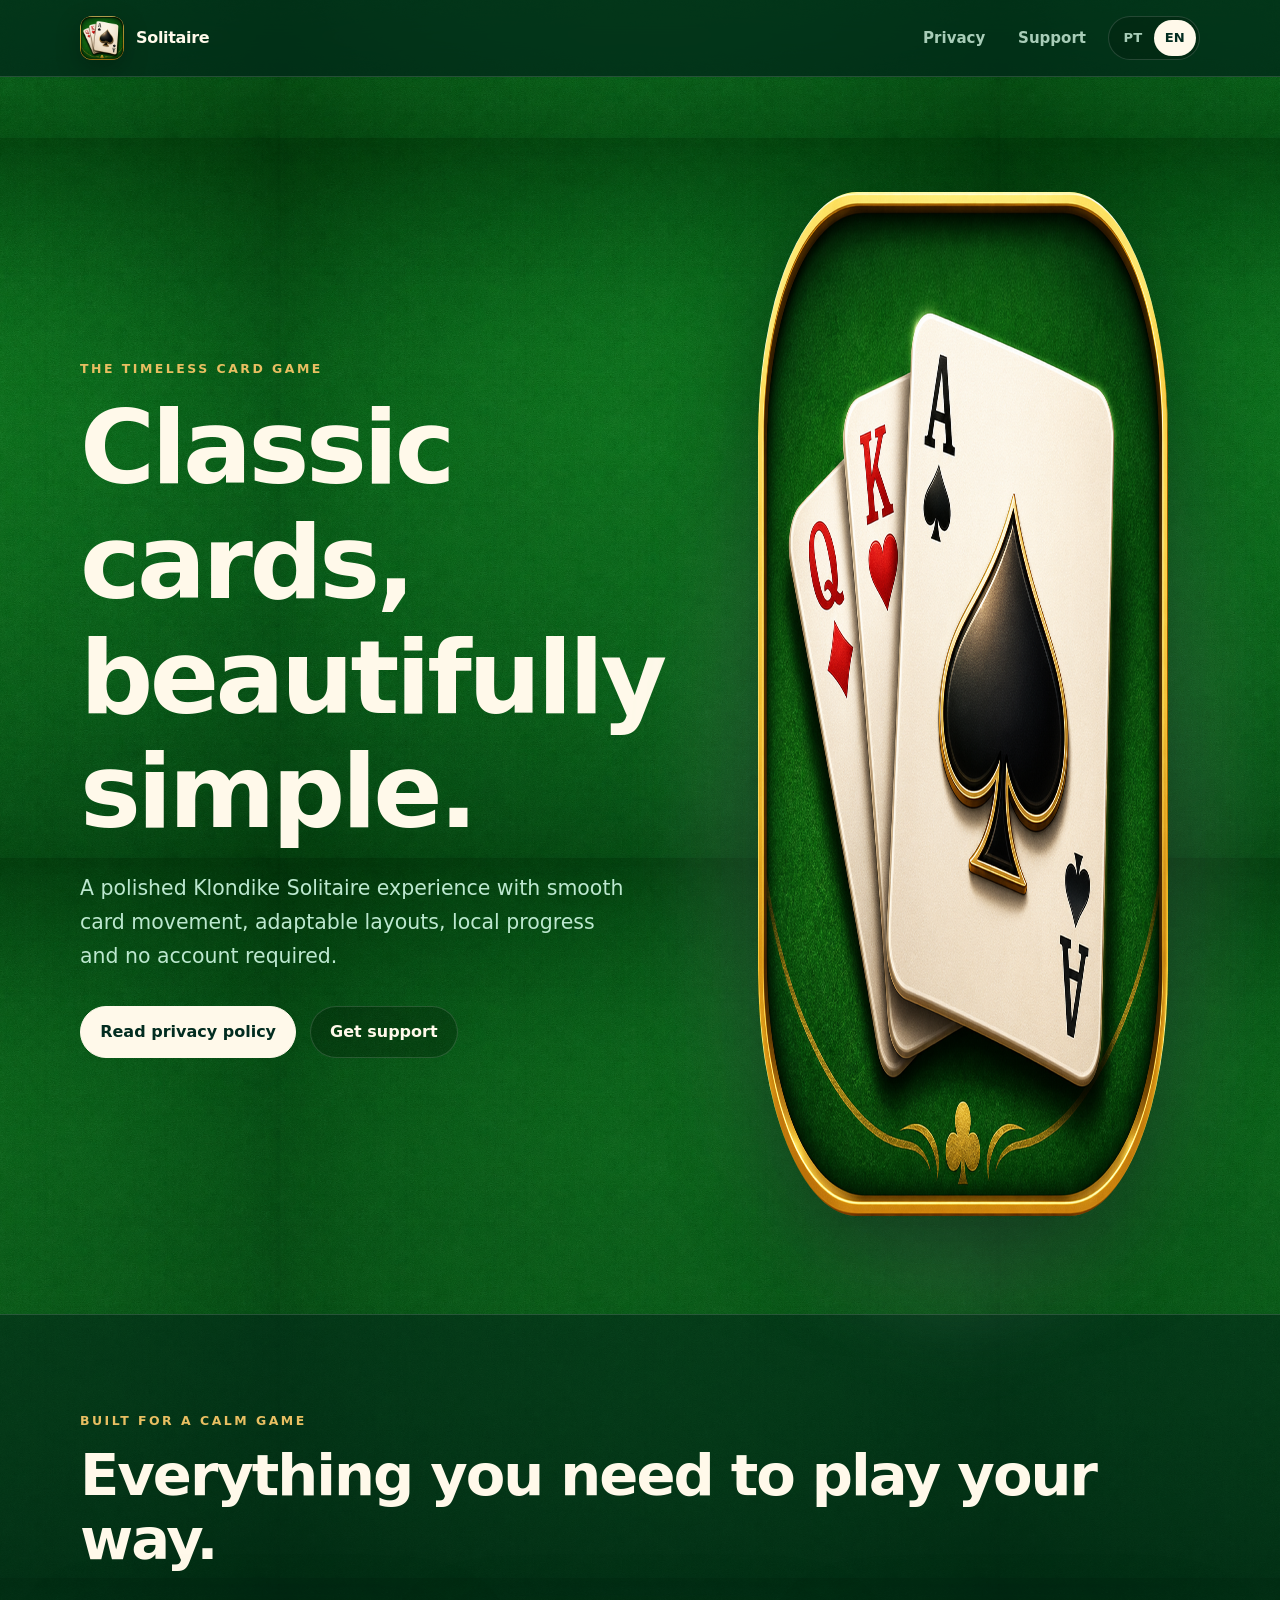
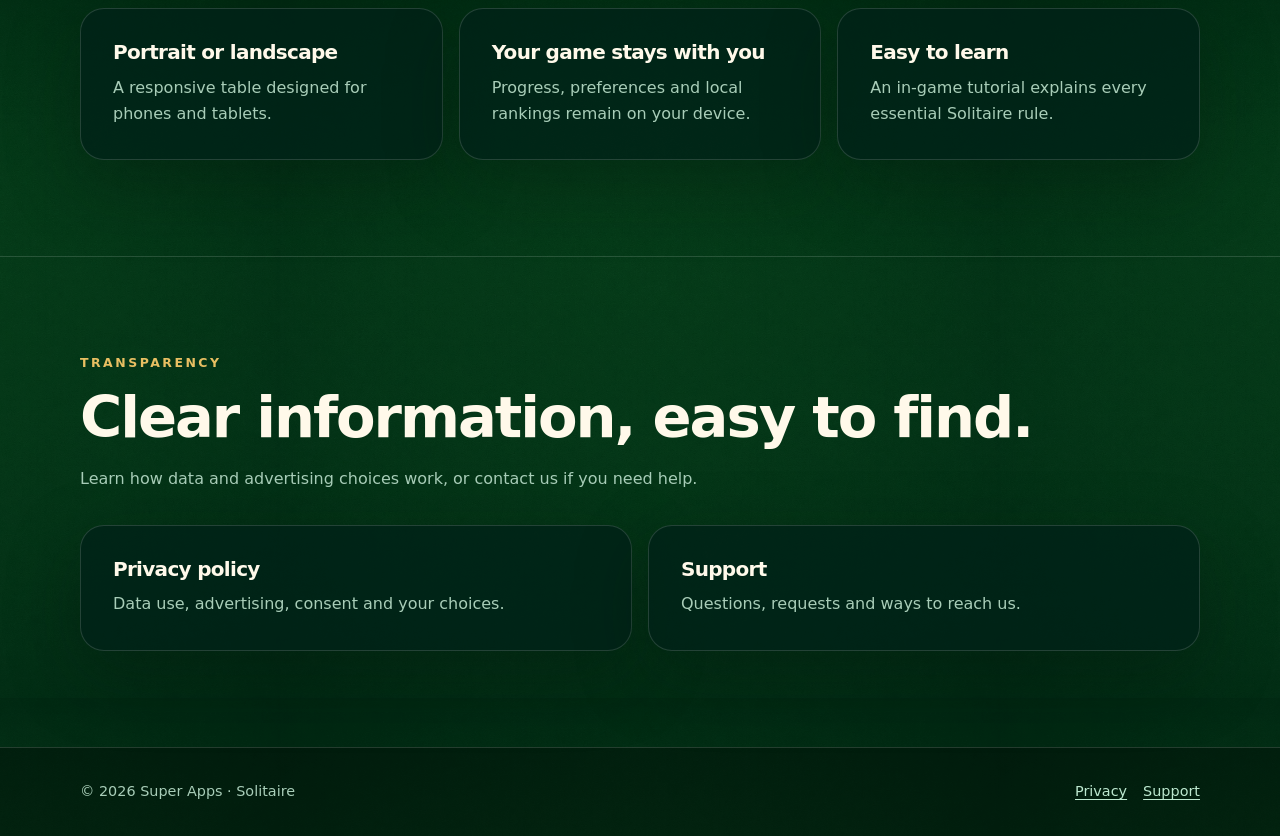
==== index.html @ 6bb8185d "init project" ====
<!doctype html>
<html lang="en" data-title-en="Solitaire — Classic cards, beautifully simple" data-title-pt="Solitaire — Cartas clássicas, simplesmente bonitas">
  <head>
    <meta charset="utf-8" />
    <meta name="viewport" content="width=device-width, initial-scale=1" />
    <meta name="theme-color" content="#063f2b" />
    <meta name="description" content="A calm, elegant classic Solitaire experience for Android and iOS." />
    <meta property="og:type" content="website" />
    <meta property="og:title" content="Solitaire" />
    <meta property="og:description" content="Classic cards, beautifully simple." />
    <meta property="og:image" content="https://joaovitorcf97.github.io/solitaire-game/assets/og.png" />
    <meta property="og:url" content="https://joaovitorcf97.github.io/solitaire-game/" />
    <meta name="twitter:card" content="summary_large_image" />
    <link rel="canonical" href="https://joaovitorcf97.github.io/solitaire-game/" />
    <link rel="icon" href="assets/app-icon.png" />
    <link rel="stylesheet" href="styles.css" />
    <title>Solitaire — Classic cards, beautifully simple</title>
  </head>
  <body>
    <a class="skip-link" href="#main">Skip to content</a>
    <header class="site-header">
      <nav class="nav" aria-label="Main navigation">
        <a class="brand" href="./">
          <img src="assets/app-icon.png" alt="" width="44" height="44" />
          <span>Solitaire</span>
        </a>
        <div class="nav-actions">
          <div class="nav-links">
            <a href="privacy/" data-lang="en">Privacy</a>
            <a href="privacy/" data-lang="pt">Privacidade</a>
            <a href="support/" data-lang="en">Support</a>
            <a href="support/" data-lang="pt">Suporte</a>
          </div>
          <div class="language-switch" aria-label="Language">
            <button type="button" data-language-button="pt" aria-pressed="false">PT</button>
            <button type="button" data-language-button="en" aria-pressed="true">EN</button>
          </div>
        </div>
      </nav>
    </header>

    <main id="main">
      <section class="hero">
        <div>
          <p class="eyebrow" data-lang="en">The timeless card game</p>
          <p class="eyebrow" data-lang="pt">O clássico jogo de cartas</p>
          <h1 data-lang="en">Classic cards, beautifully simple.</h1>
          <h1 data-lang="pt">Cartas clássicas, simplesmente bonitas.</h1>
          <p class="hero-copy" data-lang="en">
            A polished Klondike Solitaire experience with smooth card movement,
            adaptable layouts, local progress and no account required.
          </p>
          <p class="hero-copy" data-lang="pt">
            Uma experiência refinada de Paciência Klondike, com movimentos suaves,
            layout adaptável, progresso local e sem necessidade de conta.
          </p>
          <div class="hero-actions">
            <a class="button primary" href="privacy/" data-lang="en">Read privacy policy</a>
            <a class="button primary" href="privacy/" data-lang="pt">Ler política de privacidade</a>
            <a class="button" href="support/" data-lang="en">Get support</a>
            <a class="button" href="support/" data-lang="pt">Obter suporte</a>
          </div>
        </div>
        <div class="app-art" aria-hidden="true">
          <img src="assets/app-icon.png" alt="" width="1024" height="1024" />
        </div>
      </section>

      <section class="section" aria-labelledby="features-title">
        <div class="section-inner">
          <p class="eyebrow" data-lang="en">Built for a calm game</p>
          <p class="eyebrow" data-lang="pt">Feito para uma partida tranquila</p>
          <h2 id="features-title" data-lang="en">Everything you need to play your way.</h2>
          <h2 data-lang="pt">Tudo o que você precisa para jogar do seu jeito.</h2>
          <div class="feature-grid">
            <article class="feature-card">
              <h3 data-lang="en">Portrait or landscape</h3>
              <h3 data-lang="pt">Vertical ou horizontal</h3>
              <p data-lang="en">A responsive table designed for phones and tablets.</p>
              <p data-lang="pt">Uma mesa responsiva pensada para celulares e tablets.</p>
            </article>
            <article class="feature-card">
              <h3 data-lang="en">Your game stays with you</h3>
              <h3 data-lang="pt">Sua partida fica com você</h3>
              <p data-lang="en">Progress, preferences and local rankings remain on your device.</p>
              <p data-lang="pt">Progresso, preferências e ranking local permanecem no seu dispositivo.</p>
            </article>
            <article class="feature-card">
              <h3 data-lang="en">Easy to learn</h3>
              <h3 data-lang="pt">Fácil de aprender</h3>
              <p data-lang="en">An in-game tutorial explains every essential Solitaire rule.</p>
              <p data-lang="pt">Um tutorial dentro do jogo explica todas as regras essenciais.</p>
            </article>
          </div>
        </div>
      </section>

      <section class="section" aria-labelledby="legal-title">
        <div class="section-inner">
          <p class="eyebrow" data-lang="en">Transparency</p>
          <p class="eyebrow" data-lang="pt">Transparência</p>
          <h2 id="legal-title" data-lang="en">Clear information, easy to find.</h2>
          <h2 data-lang="pt">Informações claras e fáceis de encontrar.</h2>
          <p class="section-intro" data-lang="en">
            Learn how data and advertising choices work, or contact us if you need help.
          </p>
          <p class="section-intro" data-lang="pt">
            Entenda como funcionam os dados e as escolhas de anúncios ou entre em contato se precisar de ajuda.
          </p>
          <div class="link-grid" style="margin-top: 2rem">
            <a class="link-card" href="privacy/">
              <h3 data-lang="en">Privacy policy</h3>
              <h3 data-lang="pt">Política de privacidade</h3>
              <p data-lang="en">Data use, advertising, consent and your choices.</p>
              <p data-lang="pt">Uso de dados, anúncios, consentimento e suas escolhas.</p>
            </a>
            <a class="link-card" href="support/">
              <h3 data-lang="en">Support</h3>
              <h3 data-lang="pt">Suporte</h3>
              <p data-lang="en">Questions, requests and ways to reach us.</p>
              <p data-lang="pt">Dúvidas, solicitações e formas de falar conosco.</p>
            </a>
          </div>
        </div>
      </section>
    </main>

    <footer class="site-footer">
      <div class="footer-inner">
        <span>© <span data-year></span> Super Apps · Solitaire</span>
        <div class="footer-links">
          <a href="privacy/" data-lang="en">Privacy</a>
          <a href="privacy/" data-lang="pt">Privacidade</a>
          <a href="support/" data-lang="en">Support</a>
          <a href="support/" data-lang="pt">Suporte</a>
        </div>
      </div>
    </footer>
    <script src="site.js"></script>
  </body>
</html>
---- styles.css ----
:root {
  color-scheme: dark;
  --felt: #0b633c;
  --felt-deep: #053d2a;
  --felt-dark: #022c20;
  --gold: #e8bf62;
  --cream: #fff9ea;
  --mint: #bce8cf;
  --muted: #a8cdb8;
  --line: rgba(255, 255, 255, 0.14);
  --panel: rgba(1, 34, 24, 0.76);
  --shadow: 0 24px 70px rgba(0, 20, 13, 0.34);
}

* {
  box-sizing: border-box;
}

html {
  scroll-behavior: smooth;
}

body {
  min-height: 100vh;
  margin: 0;
  color: var(--cream);
  font-family: Inter, ui-sans-serif, system-ui, -apple-system, BlinkMacSystemFont, "Segoe UI", sans-serif;
  line-height: 1.65;
  background:
    linear-gradient(180deg, rgba(0, 39, 27, 0.26), rgba(0, 20, 13, 0.56)),
    url("assets/felt-emerald-classic.png") center / 720px repeat,
    var(--felt-deep);
}

body.inner-page {
  background:
    linear-gradient(180deg, rgba(0, 30, 21, 0.76), rgba(0, 20, 13, 0.92)),
    url("assets/felt-emerald-classic.png") center / 720px repeat,
    var(--felt-deep);
}

a {
  color: var(--mint);
  text-underline-offset: 0.18em;
}

a:hover {
  color: #fff;
}

button,
a {
  -webkit-tap-highlight-color: transparent;
}

.skip-link {
  position: absolute;
  left: 1rem;
  top: -5rem;
  z-index: 20;
  padding: 0.75rem 1rem;
  color: var(--felt-dark);
  background: var(--cream);
  border-radius: 0.75rem;
}

.skip-link:focus {
  top: 1rem;
}

.site-header {
  position: relative;
  z-index: 5;
  border-bottom: 1px solid var(--line);
  background: rgba(0, 36, 25, 0.72);
  backdrop-filter: blur(18px);
}

.nav {
  width: min(1120px, calc(100% - 2rem));
  min-height: 76px;
  margin: 0 auto;
  display: flex;
  align-items: center;
  justify-content: space-between;
  gap: 1.5rem;
}

.brand {
  display: inline-flex;
  align-items: center;
  gap: 0.75rem;
  color: var(--cream);
  text-decoration: none;
  font-weight: 800;
  letter-spacing: -0.02em;
}

.brand img {
  width: 44px;
  height: 44px;
  border-radius: 12px;
  box-shadow: 0 8px 24px rgba(0, 0, 0, 0.25);
}

.nav-actions,
.nav-links {
  display: flex;
  align-items: center;
  gap: 0.65rem;
}

.nav-links a {
  padding: 0.5rem 0.7rem;
  color: var(--muted);
  text-decoration: none;
  font-size: 0.94rem;
  font-weight: 700;
}

.nav-links a:hover,
.nav-links a[aria-current="page"] {
  color: var(--cream);
}

.language-switch {
  display: inline-flex;
  padding: 0.2rem;
  border: 1px solid var(--line);
  border-radius: 999px;
  background: rgba(0, 0, 0, 0.18);
}

.language-switch button {
  min-width: 42px;
  padding: 0.42rem 0.65rem;
  border: 0;
  border-radius: 999px;
  color: var(--muted);
  background: transparent;
  cursor: pointer;
  font: inherit;
  font-size: 0.82rem;
  font-weight: 800;
}

.language-switch button[aria-pressed="true"] {
  color: var(--felt-dark);
  background: var(--cream);
}

.hero {
  width: min(1120px, calc(100% - 2rem));
  margin: 0 auto;
  padding: clamp(4rem, 9vw, 7.5rem) 0 clamp(3rem, 7vw, 6rem);
  display: grid;
  grid-template-columns: minmax(0, 1.08fr) minmax(280px, 0.92fr);
  align-items: center;
  gap: clamp(2.5rem, 7vw, 6rem);
}

.eyebrow {
  margin: 0 0 0.75rem;
  color: var(--gold);
  font-size: 0.78rem;
  font-weight: 900;
  letter-spacing: 0.2em;
  text-transform: uppercase;
}

h1,
h2,
h3 {
  line-height: 1.12;
  letter-spacing: -0.035em;
}

h1 {
  max-width: 780px;
  margin: 0;
  font-size: clamp(3rem, 8vw, 6.7rem);
}

.hero-copy {
  max-width: 640px;
  margin: 1.4rem 0 0;
  color: var(--mint);
  font-size: clamp(1.05rem, 2vw, 1.28rem);
}

.hero-actions {
  margin-top: 2rem;
  display: flex;
  flex-wrap: wrap;
  gap: 0.85rem;
}

.button {
  display: inline-flex;
  min-height: 50px;
  align-items: center;
  justify-content: center;
  padding: 0.75rem 1.2rem;
  border: 1px solid var(--line);
  border-radius: 999px;
  color: var(--cream);
  background: rgba(0, 0, 0, 0.22);
  text-decoration: none;
  font-weight: 800;
}

.button.primary {
  color: var(--felt-dark);
  background: var(--cream);
  border-color: var(--cream);
}

.app-art {
  position: relative;
  justify-self: center;
}

.app-art::before {
  content: "";
  position: absolute;
  inset: 12% -12% -8%;
  border-radius: 50%;
  background: rgba(208, 255, 222, 0.14);
  filter: blur(50px);
}

.app-art img {
  position: relative;
  width: min(410px, 82vw);
  border-radius: 24%;
  box-shadow: 0 36px 90px rgba(0, 15, 10, 0.52);
}

.section {
  padding: clamp(3.5rem, 8vw, 6rem) 0;
  border-top: 1px solid var(--line);
  background: rgba(0, 35, 24, 0.54);
}

.section-inner {
  width: min(1120px, calc(100% - 2rem));
  margin: 0 auto;
}

.section h2 {
  margin: 0;
  font-size: clamp(2rem, 5vw, 3.6rem);
}

.section-intro {
  max-width: 700px;
  margin: 1rem 0 0;
  color: var(--muted);
}

.feature-grid {
  margin-top: 2.2rem;
  display: grid;
  grid-template-columns: repeat(3, minmax(0, 1fr));
  gap: 1rem;
}

.feature-card,
.link-card {
  padding: clamp(1.25rem, 3vw, 2rem);
  border: 1px solid var(--line);
  border-radius: 1.5rem;
  background: var(--panel);
  box-shadow: var(--shadow);
}

.feature-card h3,
.link-card h3 {
  margin: 0;
  font-size: 1.25rem;
}

.feature-card p,
.link-card p {
  margin: 0.7rem 0 0;
  color: var(--muted);
}

.link-grid {
  display: grid;
  grid-template-columns: repeat(2, minmax(0, 1fr));
  gap: 1rem;
}

.link-card {
  color: var(--cream);
  text-decoration: none;
  transition: transform 160ms ease, border-color 160ms ease;
}

.link-card:hover {
  color: var(--cream);
  border-color: rgba(255, 255, 255, 0.32);
  transform: translateY(-3px);
}

.page-shell {
  width: min(920px, calc(100% - 2rem));
  margin: 0 auto;
  padding: clamp(3.5rem, 8vw, 6.5rem) 0;
}

.page-title {
  margin: 0;
  font-size: clamp(2.5rem, 7vw, 5.2rem);
}

.page-summary {
  max-width: 760px;
  margin: 1.25rem 0 0;
  color: var(--mint);
  font-size: 1.08rem;
}

.document {
  margin-top: 2.5rem;
  padding: clamp(1.4rem, 5vw, 3.4rem);
  color: #1a2a23;
  background: #fffdf6;
  border: 1px solid rgba(255, 255, 255, 0.7);
  border-radius: 1.5rem;
  box-shadow: var(--shadow);
}

.document h2 {
  margin: 2.4rem 0 0.7rem;
  color: #0b4c34;
  font-size: clamp(1.35rem, 3vw, 1.75rem);
}

.document h2:first-child {
  margin-top: 0;
}

.document p,
.document li {
  color: #34473f;
}

.document a {
  color: #09643f;
  font-weight: 700;
}

.document .notice {
  padding: 1rem 1.1rem;
  border-left: 4px solid #1f8c5b;
  border-radius: 0.65rem;
  background: #eaf7ef;
}

.updated {
  margin-top: 1.2rem;
  color: var(--muted);
  font-size: 0.9rem;
}

.site-footer {
  padding: 2rem 0;
  border-top: 1px solid var(--line);
  background: rgba(0, 20, 14, 0.7);
}

.footer-inner {
  width: min(1120px, calc(100% - 2rem));
  margin: 0 auto;
  display: flex;
  justify-content: space-between;
  gap: 1rem;
  color: var(--muted);
  font-size: 0.9rem;
}

.footer-links {
  display: flex;
  flex-wrap: wrap;
  gap: 1rem;
}

.footer-links a {
  color: var(--mint);
}

[hidden] {
  display: none !important;
}

@media (max-width: 760px) {
  .nav {
    min-height: 68px;
  }

  .nav-links {
    display: none;
  }

  .hero {
    grid-template-columns: 1fr;
    text-align: center;
  }

  .hero-copy {
    margin-inline: auto;
  }

  .hero-actions {
    justify-content: center;
  }

  .app-art {
    grid-row: 1;
  }

  .app-art img {
    width: min(260px, 68vw);
  }

  .feature-grid,
  .link-grid {
    grid-template-columns: 1fr;
  }

  .footer-inner {
    flex-direction: column;
  }
}

@media (prefers-reduced-motion: reduce) {
  *,
  *::before,
  *::after {
    scroll-behavior: auto !important;
    transition: none !important;
  }
}
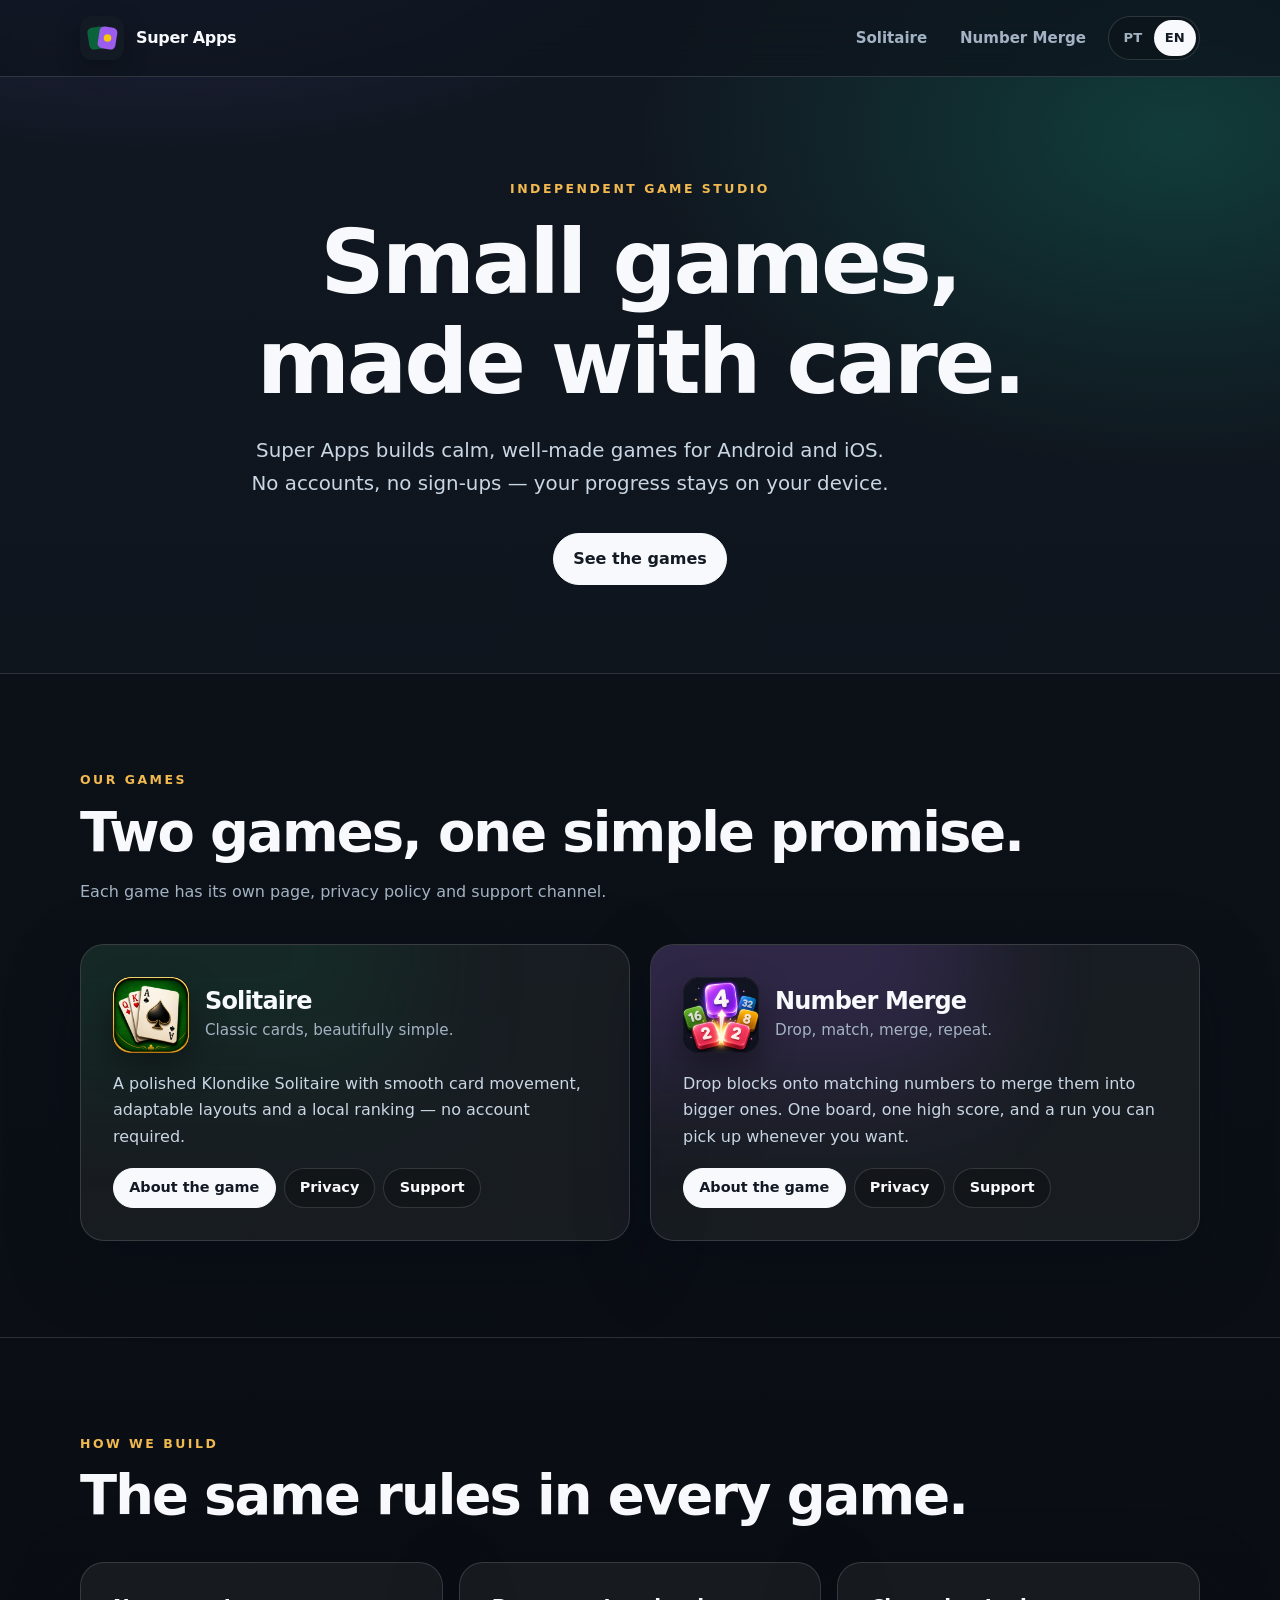
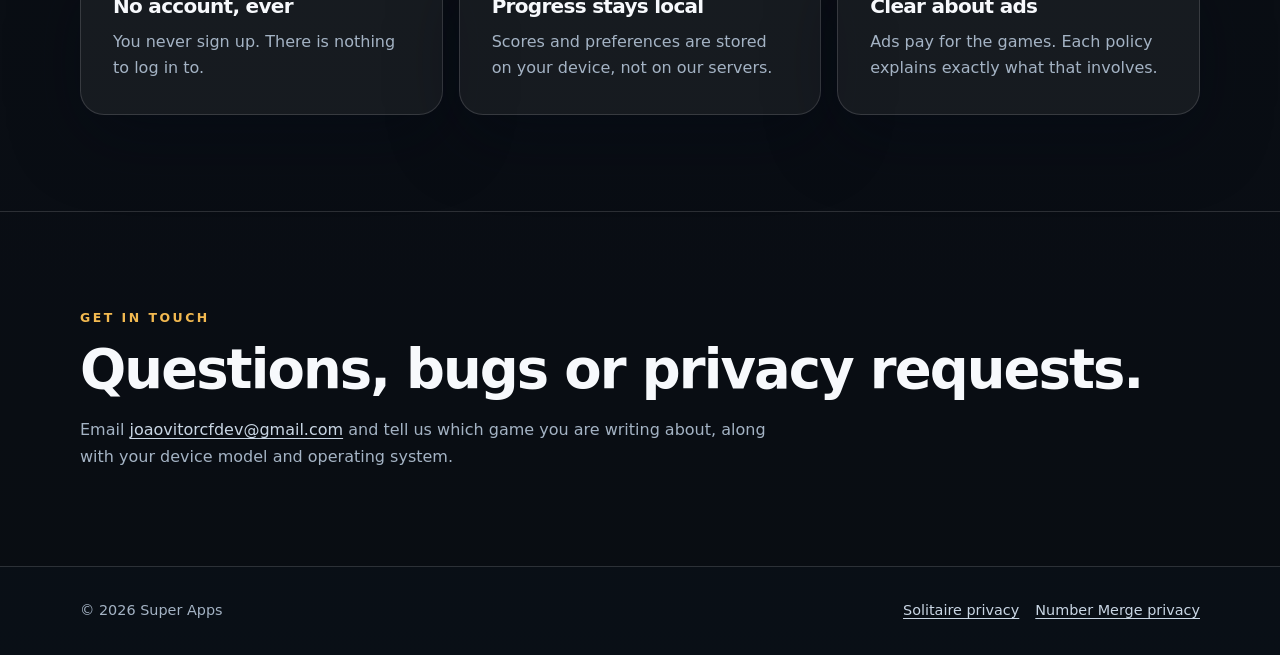
==== commit 4a7dc44b: "add Number merge" ====
--- a/index.html
+++ b/index.html
@@ -1,35 +1,32 @@
 <!doctype html>
-<html lang="en" data-title-en="Solitaire — Classic cards, beautifully simple" data-title-pt="Solitaire — Cartas clássicas, simplesmente bonitas">
+<html lang="en" data-title-en="Super Apps — Calm, well-made mobile games" data-title-pt="Super Apps — Jogos mobile calmos e bem feitos">
   <head>
     <meta charset="utf-8" />
     <meta name="viewport" content="width=device-width, initial-scale=1" />
-    <meta name="theme-color" content="#063f2b" />
-    <meta name="description" content="A calm, elegant classic Solitaire experience for Android and iOS." />
+    <meta name="theme-color" content="#131a24" />
+    <meta name="description" content="Super Apps builds calm, well-made mobile games for Android and iOS. Privacy policies and support for Solitaire and Number Merge." />
     <meta property="og:type" content="website" />
-    <meta property="og:title" content="Solitaire" />
-    <meta property="og:description" content="Classic cards, beautifully simple." />
-    <meta property="og:image" content="https://joaovitorcf97.github.io/solitaire-game/assets/og.png" />
-    <meta property="og:url" content="https://joaovitorcf97.github.io/solitaire-game/" />
-    <meta name="twitter:card" content="summary_large_image" />
-    <link rel="canonical" href="https://joaovitorcf97.github.io/solitaire-game/" />
-    <link rel="icon" href="assets/app-icon.png" />
+    <meta property="og:title" content="Super Apps" />
+    <meta property="og:description" content="Calm, well-made mobile games for Android and iOS." />
+    <meta property="og:url" content="https://joaovitorcf97.github.io/" />
+    <meta name="twitter:card" content="summary" />
+    <link rel="canonical" href="https://joaovitorcf97.github.io/" />
+    <link rel="icon" href="assets/super-apps-icon.svg" type="image/svg+xml" />
     <link rel="stylesheet" href="styles.css" />
-    <title>Solitaire — Classic cards, beautifully simple</title>
+    <title>Super Apps — Calm, well-made mobile games</title>
   </head>
-  <body>
+  <body class="theme-hub">
     <a class="skip-link" href="#main">Skip to content</a>
     <header class="site-header">
       <nav class="nav" aria-label="Main navigation">
         <a class="brand" href="./">
-          <img src="assets/app-icon.png" alt="" width="44" height="44" />
-          <span>Solitaire</span>
+          <img src="assets/super-apps-icon.svg" alt="" width="44" height="44" />
+          <span>Super Apps</span>
         </a>
         <div class="nav-actions">
           <div class="nav-links">
-            <a href="privacy/" data-lang="en">Privacy</a>
-            <a href="privacy/" data-lang="pt">Privacidade</a>
-            <a href="support/" data-lang="en">Support</a>
-            <a href="support/" data-lang="pt">Suporte</a>
+            <a href="solitaire/">Solitaire</a>
+            <a href="number-merge/">Number Merge</a>
           </div>
           <div class="language-switch" aria-label="Language">
             <button type="button" data-language-button="pt" aria-pressed="false">PT</button>
@@ -40,99 +37,153 @@
     </header>
 
     <main id="main">
-      <section class="hero">
+      <section class="hero hero-solo">
         <div>
-          <p class="eyebrow" data-lang="en">The timeless card game</p>
-          <p class="eyebrow" data-lang="pt">O clássico jogo de cartas</p>
-          <h1 data-lang="en">Classic cards, beautifully simple.</h1>
-          <h1 data-lang="pt">Cartas clássicas, simplesmente bonitas.</h1>
+          <p class="eyebrow" data-lang="en">Independent game studio</p>
+          <p class="eyebrow" data-lang="pt">Estúdio independente de jogos</p>
+          <h1 data-lang="en">Small games, made with care.</h1>
+          <h1 data-lang="pt">Jogos pequenos, feitos com cuidado.</h1>
           <p class="hero-copy" data-lang="en">
-            A polished Klondike Solitaire experience with smooth card movement,
-            adaptable layouts, local progress and no account required.
+            Super Apps builds calm, well-made games for Android and iOS. No accounts,
+            no sign-ups — your progress stays on your device.
           </p>
           <p class="hero-copy" data-lang="pt">
-            Uma experiência refinada de Paciência Klondike, com movimentos suaves,
-            layout adaptável, progresso local e sem necessidade de conta.
+            A Super Apps cria jogos tranquilos e bem feitos para Android e iOS. Sem contas,
+            sem cadastro — seu progresso fica no seu dispositivo.
           </p>
           <div class="hero-actions">
-            <a class="button primary" href="privacy/" data-lang="en">Read privacy policy</a>
-            <a class="button primary" href="privacy/" data-lang="pt">Ler política de privacidade</a>
-            <a class="button" href="support/" data-lang="en">Get support</a>
-            <a class="button" href="support/" data-lang="pt">Obter suporte</a>
+            <a class="button primary" href="#games" data-lang="en">See the games</a>
+            <a class="button primary" href="#games" data-lang="pt">Ver os jogos</a>
           </div>
-        </div>
-        <div class="app-art" aria-hidden="true">
-          <img src="assets/app-icon.png" alt="" width="1024" height="1024" />
         </div>
       </section>
 
-      <section class="section" aria-labelledby="features-title">
+      <section class="section" id="games" aria-labelledby="games-title">
         <div class="section-inner">
-          <p class="eyebrow" data-lang="en">Built for a calm game</p>
-          <p class="eyebrow" data-lang="pt">Feito para uma partida tranquila</p>
-          <h2 id="features-title" data-lang="en">Everything you need to play your way.</h2>
-          <h2 data-lang="pt">Tudo o que você precisa para jogar do seu jeito.</h2>
-          <div class="feature-grid">
-            <article class="feature-card">
-              <h3 data-lang="en">Portrait or landscape</h3>
-              <h3 data-lang="pt">Vertical ou horizontal</h3>
-              <p data-lang="en">A responsive table designed for phones and tablets.</p>
-              <p data-lang="pt">Uma mesa responsiva pensada para celulares e tablets.</p>
+          <p class="eyebrow" data-lang="en">Our games</p>
+          <p class="eyebrow" data-lang="pt">Nossos jogos</p>
+          <h2 id="games-title" data-lang="en">Two games, one simple promise.</h2>
+          <h2 data-lang="pt">Dois jogos, uma promessa simples.</h2>
+          <p class="section-intro" data-lang="en">
+            Each game has its own page, privacy policy and support channel.
+          </p>
+          <p class="section-intro" data-lang="pt">
+            Cada jogo tem sua própria página, política de privacidade e canal de suporte.
+          </p>
+
+          <div class="game-grid">
+            <article class="game-card" data-accent="solitaire">
+              <div class="game-card-head">
+                <img src="assets/solitaire/app-icon.png" alt="Solitaire" width="76" height="76" />
+                <div>
+                  <h3>Solitaire</h3>
+                  <p data-lang="en">Classic cards, beautifully simple.</p>
+                  <p data-lang="pt">Cartas clássicas, simplesmente bonitas.</p>
+                </div>
+              </div>
+              <p data-lang="en">
+                A polished Klondike Solitaire with smooth card movement, adaptable layouts
+                and a local ranking — no account required.
+              </p>
+              <p data-lang="pt">
+                Uma Paciência Klondike refinada, com movimentos suaves, layout adaptável
+                e ranking local — sem precisar de conta.
+              </p>
+              <div class="game-card-links">
+                <a class="pill solid" href="solitaire/" data-lang="en">About the game</a>
+                <a class="pill solid" href="solitaire/" data-lang="pt">Sobre o jogo</a>
+                <a class="pill" href="solitaire/privacy/" data-lang="en">Privacy</a>
+                <a class="pill" href="solitaire/privacy/" data-lang="pt">Privacidade</a>
+                <a class="pill" href="solitaire/support/" data-lang="en">Support</a>
+                <a class="pill" href="solitaire/support/" data-lang="pt">Suporte</a>
+              </div>
             </article>
-            <article class="feature-card">
-              <h3 data-lang="en">Your game stays with you</h3>
-              <h3 data-lang="pt">Sua partida fica com você</h3>
-              <p data-lang="en">Progress, preferences and local rankings remain on your device.</p>
-              <p data-lang="pt">Progresso, preferências e ranking local permanecem no seu dispositivo.</p>
-            </article>
-            <article class="feature-card">
-              <h3 data-lang="en">Easy to learn</h3>
-              <h3 data-lang="pt">Fácil de aprender</h3>
-              <p data-lang="en">An in-game tutorial explains every essential Solitaire rule.</p>
-              <p data-lang="pt">Um tutorial dentro do jogo explica todas as regras essenciais.</p>
+
+            <article class="game-card" data-accent="number-merge">
+              <div class="game-card-head">
+                <img src="assets/number-merge/app-icon.png" alt="Number Merge" width="76" height="76" />
+                <div>
+                  <h3>Number Merge</h3>
+                  <p data-lang="en">Drop, match, merge, repeat.</p>
+                  <p data-lang="pt">Solte, combine, funda, repita.</p>
+                </div>
+              </div>
+              <p data-lang="en">
+                Drop blocks onto matching numbers to merge them into bigger ones. One board,
+                one high score, and a run you can pick up whenever you want.
+              </p>
+              <p data-lang="pt">
+                Solte blocos sobre números iguais para fundi-los em números maiores. Um tabuleiro,
+                um recorde e uma partida que você retoma quando quiser.
+              </p>
+              <div class="game-card-links">
+                <a class="pill solid" href="number-merge/" data-lang="en">About the game</a>
+                <a class="pill solid" href="number-merge/" data-lang="pt">Sobre o jogo</a>
+                <a class="pill" href="number-merge/privacy/" data-lang="en">Privacy</a>
+                <a class="pill" href="number-merge/privacy/" data-lang="pt">Privacidade</a>
+                <a class="pill" href="number-merge/support/" data-lang="en">Support</a>
+                <a class="pill" href="number-merge/support/" data-lang="pt">Suporte</a>
+              </div>
             </article>
           </div>
         </div>
       </section>
 
-      <section class="section" aria-labelledby="legal-title">
+      <section class="section" aria-labelledby="values-title">
         <div class="section-inner">
-          <p class="eyebrow" data-lang="en">Transparency</p>
-          <p class="eyebrow" data-lang="pt">Transparência</p>
-          <h2 id="legal-title" data-lang="en">Clear information, easy to find.</h2>
-          <h2 data-lang="pt">Informações claras e fáceis de encontrar.</h2>
+          <p class="eyebrow" data-lang="en">How we build</p>
+          <p class="eyebrow" data-lang="pt">Como construímos</p>
+          <h2 id="values-title" data-lang="en">The same rules in every game.</h2>
+          <h2 data-lang="pt">As mesmas regras em todos os jogos.</h2>
+          <div class="feature-grid">
+            <article class="feature-card">
+              <h3 data-lang="en">No account, ever</h3>
+              <h3 data-lang="pt">Nunca pedimos conta</h3>
+              <p data-lang="en">You never sign up. There is nothing to log in to.</p>
+              <p data-lang="pt">Você nunca se cadastra. Não há nada para fazer login.</p>
+            </article>
+            <article class="feature-card">
+              <h3 data-lang="en">Progress stays local</h3>
+              <h3 data-lang="pt">O progresso fica local</h3>
+              <p data-lang="en">Scores and preferences are stored on your device, not on our servers.</p>
+              <p data-lang="pt">Pontuação e preferências ficam no seu dispositivo, não em nossos servidores.</p>
+            </article>
+            <article class="feature-card">
+              <h3 data-lang="en">Clear about ads</h3>
+              <h3 data-lang="pt">Transparência sobre anúncios</h3>
+              <p data-lang="en">Ads pay for the games. Each policy explains exactly what that involves.</p>
+              <p data-lang="pt">Os anúncios pagam os jogos. Cada política explica exatamente o que isso envolve.</p>
+            </article>
+          </div>
+        </div>
+      </section>
+
+      <section class="section" aria-labelledby="contact-title">
+        <div class="section-inner">
+          <p class="eyebrow" data-lang="en">Get in touch</p>
+          <p class="eyebrow" data-lang="pt">Fale conosco</p>
+          <h2 id="contact-title" data-lang="en">Questions, bugs or privacy requests.</h2>
+          <h2 data-lang="pt">Dúvidas, erros ou solicitações de privacidade.</h2>
           <p class="section-intro" data-lang="en">
-            Learn how data and advertising choices work, or contact us if you need help.
+            Email <a href="mailto:joaovitorcfdev@gmail.com">joaovitorcfdev@gmail.com</a> and tell us
+            which game you are writing about, along with your device model and operating system.
           </p>
           <p class="section-intro" data-lang="pt">
-            Entenda como funcionam os dados e as escolhas de anúncios ou entre em contato se precisar de ajuda.
+            Envie um e-mail para <a href="mailto:joaovitorcfdev@gmail.com">joaovitorcfdev@gmail.com</a>
+            informando sobre qual jogo você está escrevendo, o modelo do aparelho e o sistema operacional.
           </p>
-          <div class="link-grid" style="margin-top: 2rem">
-            <a class="link-card" href="privacy/">
-              <h3 data-lang="en">Privacy policy</h3>
-              <h3 data-lang="pt">Política de privacidade</h3>
-              <p data-lang="en">Data use, advertising, consent and your choices.</p>
-              <p data-lang="pt">Uso de dados, anúncios, consentimento e suas escolhas.</p>
-            </a>
-            <a class="link-card" href="support/">
-              <h3 data-lang="en">Support</h3>
-              <h3 data-lang="pt">Suporte</h3>
-              <p data-lang="en">Questions, requests and ways to reach us.</p>
-              <p data-lang="pt">Dúvidas, solicitações e formas de falar conosco.</p>
-            </a>
-          </div>
         </div>
       </section>
     </main>
 
     <footer class="site-footer">
       <div class="footer-inner">
-        <span>© <span data-year></span> Super Apps · Solitaire</span>
+        <span>© <span data-year></span> Super Apps</span>
         <div class="footer-links">
-          <a href="privacy/" data-lang="en">Privacy</a>
-          <a href="privacy/" data-lang="pt">Privacidade</a>
-          <a href="support/" data-lang="en">Support</a>
-          <a href="support/" data-lang="pt">Suporte</a>
+          <a href="solitaire/privacy/" data-lang="en">Solitaire privacy</a>
+          <a href="solitaire/privacy/" data-lang="pt">Privacidade Solitaire</a>
+          <a href="number-merge/privacy/" data-lang="en">Number Merge privacy</a>
+          <a href="number-merge/privacy/" data-lang="pt">Privacidade Number Merge</a>
         </div>
       </div>
     </footer>
--- a/styles.css
+++ b/styles.css
@@ -1,16 +1,125 @@
+/* ---------------------------------------------------------------------------
+   Super Apps — shared stylesheet
+   One base layer, plus a theme class per property applied to <body>:
+   .theme-hub · .theme-solitaire · .theme-number-merge
+   --------------------------------------------------------------------------- */
+
 :root {
   color-scheme: dark;
-  --felt: #0b633c;
-  --felt-deep: #053d2a;
-  --felt-dark: #022c20;
-  --gold: #e8bf62;
-  --cream: #fff9ea;
-  --mint: #bce8cf;
-  --muted: #a8cdb8;
+
+  /* Neutral fallbacks; every theme below overrides the ones it cares about. */
+  --bg-base: #12161c;
+  --bg-layers: linear-gradient(180deg, rgba(255, 255, 255, 0.03), rgba(0, 0, 0, 0.28));
+  --accent: #e8bf62;
+  --text: #f6f8fb;
+  --text-soft: #a9b6c4;
+  --text-warm: #cbd6e2;
+  --on-accent: #10141a;
   --line: rgba(255, 255, 255, 0.14);
-  --panel: rgba(1, 34, 24, 0.76);
+  --surface: rgba(255, 255, 255, 0.05);
+  --header-bg: rgba(10, 14, 20, 0.72);
+  --footer-bg: rgba(8, 11, 16, 0.72);
+  --shadow: 0 24px 70px rgba(0, 10, 20, 0.34);
+
+  /* Document (the white paper sheet used by policy/support pages) */
+  --doc-bg: #fffdf6;
+  --doc-text: #34473f;
+  --doc-heading: #0b4c34;
+  --doc-link: #09643f;
+  --notice-bg: #eaf7ef;
+  --notice-border: #1f8c5b;
+
+  --radius-lg: 1.5rem;
+  --wrap: 1120px;
+}
+
+/* --- Themes -------------------------------------------------------------- */
+
+body.theme-hub {
+  --bg-base: #131a24;
+  --bg-layers:
+    radial-gradient(1100px 620px at 12% -10%, rgba(124, 92, 238, 0.3), transparent 62%),
+    radial-gradient(900px 560px at 92% 6%, rgba(19, 178, 140, 0.24), transparent 60%),
+    linear-gradient(180deg, rgba(11, 16, 23, 0.28), rgba(8, 12, 18, 0.72));
+  --accent: #f2b950;
+  --text: #f7f9fc;
+  --text-soft: #a4b3c4;
+  --text-warm: #c9d6e4;
+  --on-accent: #131a24;
+  --header-bg: rgba(14, 20, 29, 0.76);
+  --footer-bg: rgba(10, 15, 22, 0.78);
+  --surface: rgba(255, 255, 255, 0.055);
+}
+
+body.theme-solitaire {
+  --bg-base: #053d2a;
+  /* Paths here resolve against styles.css at the site root, not the page. */
+  --bg-layers:
+    linear-gradient(180deg, rgba(0, 39, 27, 0.26), rgba(0, 20, 13, 0.56)),
+    url("assets/solitaire/felt-emerald-classic.png") center / 720px repeat;
+  --accent: #e8bf62;
+  --text: #fff9ea;
+  --text-soft: #a8cdb8;
+  --text-warm: #bce8cf;
+  --on-accent: #022c20;
+  --line: rgba(255, 255, 255, 0.14);
+  --surface: rgba(1, 34, 24, 0.76);
+  --header-bg: rgba(0, 36, 25, 0.72);
+  --footer-bg: rgba(0, 20, 14, 0.7);
   --shadow: 0 24px 70px rgba(0, 20, 13, 0.34);
-}
+  --doc-heading: #0b4c34;
+  --doc-link: #09643f;
+  --notice-bg: #eaf7ef;
+  --notice-border: #1f8c5b;
+}
+
+body.theme-solitaire.inner-page {
+  --bg-layers:
+    linear-gradient(180deg, rgba(0, 30, 21, 0.76), rgba(0, 20, 13, 0.92)),
+    url("assets/solitaire/felt-emerald-classic.png") center / 720px repeat;
+}
+
+body.theme-number-merge {
+  --bg-base: #394048;
+  --bg-layers:
+    radial-gradient(880px 520px at 84% -6%, rgba(156, 92, 238, 0.34), transparent 62%),
+    radial-gradient(760px 480px at 6% 4%, rgba(242, 160, 42, 0.2), transparent 58%),
+    repeating-linear-gradient(90deg, rgba(255, 255, 255, 0.035) 0 1px, transparent 1px 76px),
+    repeating-linear-gradient(0deg, rgba(255, 255, 255, 0.035) 0 1px, transparent 1px 76px),
+    linear-gradient(180deg, rgba(42, 46, 49, 0.18), rgba(28, 31, 34, 0.66));
+  --accent: #f8c709;
+  --text: #ffffff;
+  --text-soft: #b0bac6;
+  --text-warm: #d6dee8;
+  --on-accent: #2a2e31;
+  --line: rgba(255, 255, 255, 0.13);
+  --surface: rgba(28, 31, 34, 0.72);
+  --header-bg: rgba(33, 37, 41, 0.8);
+  --footer-bg: rgba(26, 29, 32, 0.82);
+  --shadow: 0 24px 70px rgba(0, 0, 0, 0.4);
+  --doc-bg: #fffdf8;
+  --doc-text: #3b4149;
+  --doc-heading: #6b3fc4;
+  --doc-link: #7a45d8;
+  --notice-bg: #f3edff;
+  --notice-border: #9c5cee;
+}
+
+body.theme-number-merge.inner-page {
+  --bg-layers:
+    radial-gradient(760px 460px at 88% -8%, rgba(156, 92, 238, 0.24), transparent 62%),
+    repeating-linear-gradient(90deg, rgba(255, 255, 255, 0.03) 0 1px, transparent 1px 76px),
+    repeating-linear-gradient(0deg, rgba(255, 255, 255, 0.03) 0 1px, transparent 1px 76px),
+    linear-gradient(180deg, rgba(30, 33, 36, 0.66), rgba(23, 26, 29, 0.86));
+}
+
+body.theme-hub.inner-page {
+  --bg-layers:
+    radial-gradient(900px 520px at 90% -8%, rgba(124, 92, 238, 0.22), transparent 62%),
+    linear-gradient(180deg, rgba(11, 16, 23, 0.62), rgba(8, 12, 18, 0.88));
+}
+
+/* --- Base ---------------------------------------------------------------- */
 
 * {
   box-sizing: border-box;
@@ -23,24 +132,14 @@
 body {
   min-height: 100vh;
   margin: 0;
-  color: var(--cream);
+  color: var(--text);
   font-family: Inter, ui-sans-serif, system-ui, -apple-system, BlinkMacSystemFont, "Segoe UI", sans-serif;
   line-height: 1.65;
-  background:
-    linear-gradient(180deg, rgba(0, 39, 27, 0.26), rgba(0, 20, 13, 0.56)),
-    url("assets/felt-emerald-classic.png") center / 720px repeat,
-    var(--felt-deep);
-}
-
-body.inner-page {
-  background:
-    linear-gradient(180deg, rgba(0, 30, 21, 0.76), rgba(0, 20, 13, 0.92)),
-    url("assets/felt-emerald-classic.png") center / 720px repeat,
-    var(--felt-deep);
+  background: var(--bg-layers), var(--bg-base);
 }
 
 a {
-  color: var(--mint);
+  color: var(--text-warm);
   text-underline-offset: 0.18em;
 }
 
@@ -51,6 +150,10 @@
 button,
 a {
   -webkit-tap-highlight-color: transparent;
+}
+
+img {
+  max-width: 100%;
 }
 
 .skip-link {
@@ -59,25 +162,32 @@
   top: -5rem;
   z-index: 20;
   padding: 0.75rem 1rem;
-  color: var(--felt-dark);
-  background: var(--cream);
+  color: var(--on-accent);
+  background: var(--text);
   border-radius: 0.75rem;
 }
 
 .skip-link:focus {
   top: 1rem;
 }
+
+:focus-visible {
+  outline: 2px solid var(--accent);
+  outline-offset: 3px;
+}
+
+/* --- Header / navigation -------------------------------------------------- */
 
 .site-header {
   position: relative;
   z-index: 5;
   border-bottom: 1px solid var(--line);
-  background: rgba(0, 36, 25, 0.72);
+  background: var(--header-bg);
   backdrop-filter: blur(18px);
 }
 
 .nav {
-  width: min(1120px, calc(100% - 2rem));
+  width: min(var(--wrap), calc(100% - 2rem));
   min-height: 76px;
   margin: 0 auto;
   display: flex;
@@ -90,7 +200,7 @@
   display: inline-flex;
   align-items: center;
   gap: 0.75rem;
-  color: var(--cream);
+  color: var(--text);
   text-decoration: none;
   font-weight: 800;
   letter-spacing: -0.02em;
@@ -103,6 +213,32 @@
   box-shadow: 0 8px 24px rgba(0, 0, 0, 0.25);
 }
 
+.brand-mark {
+  display: inline-grid;
+  place-items: center;
+  width: 44px;
+  height: 44px;
+  border-radius: 13px;
+  color: var(--on-accent);
+  background: var(--accent);
+  font-size: 1.1rem;
+  font-weight: 900;
+  letter-spacing: -0.04em;
+}
+
+.brand-text {
+  display: flex;
+  flex-direction: column;
+  line-height: 1.15;
+}
+
+.brand-text small {
+  color: var(--text-soft);
+  font-size: 0.72rem;
+  font-weight: 700;
+  letter-spacing: 0.04em;
+}
+
 .nav-actions,
 .nav-links {
   display: flex;
@@ -112,7 +248,7 @@
 
 .nav-links a {
   padding: 0.5rem 0.7rem;
-  color: var(--muted);
+  color: var(--text-soft);
   text-decoration: none;
   font-size: 0.94rem;
   font-weight: 700;
@@ -120,7 +256,7 @@
 
 .nav-links a:hover,
 .nav-links a[aria-current="page"] {
-  color: var(--cream);
+  color: var(--text);
 }
 
 .language-switch {
@@ -136,7 +272,7 @@
   padding: 0.42rem 0.65rem;
   border: 0;
   border-radius: 999px;
-  color: var(--muted);
+  color: var(--text-soft);
   background: transparent;
   cursor: pointer;
   font: inherit;
@@ -145,23 +281,31 @@
 }
 
 .language-switch button[aria-pressed="true"] {
-  color: var(--felt-dark);
-  background: var(--cream);
-}
+  color: var(--on-accent);
+  background: var(--text);
+}
+
+/* --- Hero ---------------------------------------------------------------- */
 
 .hero {
-  width: min(1120px, calc(100% - 2rem));
+  width: min(var(--wrap), calc(100% - 2rem));
   margin: 0 auto;
-  padding: clamp(4rem, 9vw, 7.5rem) 0 clamp(3rem, 7vw, 6rem);
+  padding: clamp(3.5rem, 8vw, 7rem) 0 clamp(3rem, 7vw, 5.5rem);
   display: grid;
   grid-template-columns: minmax(0, 1.08fr) minmax(280px, 0.92fr);
   align-items: center;
   gap: clamp(2.5rem, 7vw, 6rem);
 }
 
+.hero.hero-solo {
+  grid-template-columns: minmax(0, 1fr);
+  text-align: center;
+  justify-items: center;
+}
+
 .eyebrow {
   margin: 0 0 0.75rem;
-  color: var(--gold);
+  color: var(--accent);
   font-size: 0.78rem;
   font-weight: 900;
   letter-spacing: 0.2em;
@@ -178,14 +322,14 @@
 h1 {
   max-width: 780px;
   margin: 0;
-  font-size: clamp(3rem, 8vw, 6.7rem);
+  font-size: clamp(2.6rem, 7vw, 5.6rem);
 }
 
 .hero-copy {
   max-width: 640px;
   margin: 1.4rem 0 0;
-  color: var(--mint);
-  font-size: clamp(1.05rem, 2vw, 1.28rem);
+  color: var(--text-warm);
+  font-size: clamp(1.05rem, 2vw, 1.24rem);
 }
 
 .hero-actions {
@@ -193,6 +337,10 @@
   display: flex;
   flex-wrap: wrap;
   gap: 0.85rem;
+}
+
+.hero.hero-solo .hero-actions {
+  justify-content: center;
 }
 
 .button {
@@ -203,16 +351,25 @@
   padding: 0.75rem 1.2rem;
   border: 1px solid var(--line);
   border-radius: 999px;
-  color: var(--cream);
+  color: var(--text);
   background: rgba(0, 0, 0, 0.22);
   text-decoration: none;
   font-weight: 800;
 }
 
+.button:hover {
+  color: var(--text);
+  border-color: rgba(255, 255, 255, 0.34);
+}
+
 .button.primary {
-  color: var(--felt-dark);
-  background: var(--cream);
-  border-color: var(--cream);
+  color: var(--on-accent);
+  background: var(--text);
+  border-color: var(--text);
+}
+
+.button.primary:hover {
+  color: var(--on-accent);
 }
 
 .app-art {
@@ -229,33 +386,43 @@
   filter: blur(50px);
 }
 
+body.theme-number-merge .app-art::before {
+  background: rgba(156, 92, 238, 0.28);
+}
+
+body.theme-hub .app-art::before {
+  background: rgba(124, 92, 238, 0.22);
+}
+
 .app-art img {
   position: relative;
   width: min(410px, 82vw);
   border-radius: 24%;
-  box-shadow: 0 36px 90px rgba(0, 15, 10, 0.52);
-}
+  box-shadow: 0 36px 90px rgba(0, 10, 6, 0.52);
+}
+
+/* --- Sections ------------------------------------------------------------ */
 
 .section {
   padding: clamp(3.5rem, 8vw, 6rem) 0;
   border-top: 1px solid var(--line);
-  background: rgba(0, 35, 24, 0.54);
+  background: rgba(0, 0, 0, 0.22);
 }
 
 .section-inner {
-  width: min(1120px, calc(100% - 2rem));
+  width: min(var(--wrap), calc(100% - 2rem));
   margin: 0 auto;
 }
 
 .section h2 {
   margin: 0;
-  font-size: clamp(2rem, 5vw, 3.6rem);
+  font-size: clamp(1.9rem, 5vw, 3.4rem);
 }
 
 .section-intro {
   max-width: 700px;
   margin: 1rem 0 0;
-  color: var(--muted);
+  color: var(--text-soft);
 }
 
 .feature-grid {
@@ -266,11 +433,12 @@
 }
 
 .feature-card,
-.link-card {
+.link-card,
+.game-card {
   padding: clamp(1.25rem, 3vw, 2rem);
   border: 1px solid var(--line);
-  border-radius: 1.5rem;
-  background: var(--panel);
+  border-radius: var(--radius-lg);
+  background: var(--surface);
   box-shadow: var(--shadow);
 }
 
@@ -283,7 +451,7 @@
 .feature-card p,
 .link-card p {
   margin: 0.7rem 0 0;
-  color: var(--muted);
+  color: var(--text-soft);
 }
 
 .link-grid {
@@ -293,91 +461,238 @@
 }
 
 .link-card {
-  color: var(--cream);
+  color: var(--text);
   text-decoration: none;
   transition: transform 160ms ease, border-color 160ms ease;
 }
 
 .link-card:hover {
-  color: var(--cream);
+  color: var(--text);
   border-color: rgba(255, 255, 255, 0.32);
   transform: translateY(-3px);
 }
+
+/* --- Game cards (hub) ---------------------------------------------------- */
+
+.game-grid {
+  margin-top: 2.4rem;
+  display: grid;
+  grid-template-columns: repeat(2, minmax(0, 1fr));
+  gap: 1.25rem;
+}
+
+.game-card {
+  --card-accent: var(--accent);
+  position: relative;
+  display: flex;
+  flex-direction: column;
+  gap: 1.1rem;
+  overflow: hidden;
+  transition: transform 160ms ease, border-color 160ms ease;
+}
+
+.game-card::before {
+  content: "";
+  position: absolute;
+  inset: -40% 40% 55% -30%;
+  background: var(--card-accent);
+  opacity: 0.18;
+  filter: blur(60px);
+  pointer-events: none;
+}
+
+.game-card:hover {
+  border-color: rgba(255, 255, 255, 0.3);
+  transform: translateY(-3px);
+}
+
+.game-card[data-accent="solitaire"] {
+  --card-accent: #0b633c;
+}
+
+.game-card[data-accent="number-merge"] {
+  --card-accent: #9c5cee;
+}
+
+.game-card-head {
+  position: relative;
+  display: flex;
+  align-items: center;
+  gap: 1rem;
+}
+
+.game-card-head img {
+  width: 76px;
+  height: 76px;
+  border-radius: 22%;
+  box-shadow: 0 14px 34px rgba(0, 0, 0, 0.36);
+}
+
+.game-card h3 {
+  margin: 0;
+  font-size: 1.5rem;
+}
+
+.game-card-head p {
+  margin: 0.2rem 0 0;
+  color: var(--text-soft);
+  font-size: 0.95rem;
+}
+
+.game-card > p {
+  position: relative;
+  margin: 0;
+  color: var(--text-warm);
+}
+
+.game-card-links {
+  position: relative;
+  margin-top: auto;
+  display: flex;
+  flex-wrap: wrap;
+  gap: 0.5rem;
+}
+
+.pill {
+  display: inline-flex;
+  align-items: center;
+  min-height: 40px;
+  padding: 0.4rem 0.95rem;
+  border: 1px solid var(--line);
+  border-radius: 999px;
+  color: var(--text);
+  background: rgba(0, 0, 0, 0.24);
+  text-decoration: none;
+  font-size: 0.9rem;
+  font-weight: 700;
+}
+
+.pill:hover {
+  color: var(--text);
+  border-color: rgba(255, 255, 255, 0.34);
+}
+
+.pill.solid {
+  color: var(--on-accent);
+  background: var(--text);
+  border-color: var(--text);
+}
+
+.pill.solid:hover {
+  color: var(--on-accent);
+}
+
+/* --- Document pages ------------------------------------------------------ */
 
 .page-shell {
   width: min(920px, calc(100% - 2rem));
   margin: 0 auto;
-  padding: clamp(3.5rem, 8vw, 6.5rem) 0;
+  padding: clamp(3rem, 8vw, 6rem) 0;
 }
 
 .page-title {
   margin: 0;
-  font-size: clamp(2.5rem, 7vw, 5.2rem);
+  font-size: clamp(2.4rem, 7vw, 4.8rem);
 }
 
 .page-summary {
   max-width: 760px;
   margin: 1.25rem 0 0;
-  color: var(--mint);
+  color: var(--text-warm);
   font-size: 1.08rem;
 }
 
 .document {
   margin-top: 2.5rem;
   padding: clamp(1.4rem, 5vw, 3.4rem);
-  color: #1a2a23;
-  background: #fffdf6;
+  color: var(--doc-text);
+  background: var(--doc-bg);
   border: 1px solid rgba(255, 255, 255, 0.7);
-  border-radius: 1.5rem;
+  border-radius: var(--radius-lg);
   box-shadow: var(--shadow);
 }
 
 .document h2 {
   margin: 2.4rem 0 0.7rem;
-  color: #0b4c34;
-  font-size: clamp(1.35rem, 3vw, 1.75rem);
-}
-
-.document h2:first-child {
+  color: var(--doc-heading);
+  font-size: clamp(1.3rem, 3vw, 1.7rem);
+}
+
+.document h2:first-child,
+.document > div > h2:first-child {
   margin-top: 0;
 }
 
 .document p,
 .document li {
-  color: #34473f;
+  color: var(--doc-text);
 }
 
 .document a {
-  color: #09643f;
+  color: var(--doc-link);
   font-weight: 700;
 }
 
 .document .notice {
   padding: 1rem 1.1rem;
-  border-left: 4px solid #1f8c5b;
+  border-left: 4px solid var(--notice-border);
   border-radius: 0.65rem;
-  background: #eaf7ef;
+  background: var(--notice-bg);
+}
+
+.document dl {
+  margin: 0.6rem 0 0;
+}
+
+.document dt {
+  margin-top: 0.9rem;
+  color: var(--doc-heading);
+  font-weight: 800;
+}
+
+.document dd {
+  margin: 0.15rem 0 0;
 }
 
 .updated {
   margin-top: 1.2rem;
-  color: var(--muted);
+  color: var(--text-soft);
   font-size: 0.9rem;
 }
+
+/* --- Redirect stub ------------------------------------------------------- */
+
+.redirect-shell {
+  width: min(560px, calc(100% - 2rem));
+  margin: 0 auto;
+  padding: clamp(4rem, 14vh, 9rem) 0;
+  text-align: center;
+}
+
+.redirect-shell h1 {
+  margin: 0 0 1rem;
+  font-size: clamp(1.7rem, 4vw, 2.4rem);
+}
+
+.redirect-shell p {
+  color: var(--text-soft);
+}
+
+/* --- Footer -------------------------------------------------------------- */
 
 .site-footer {
   padding: 2rem 0;
   border-top: 1px solid var(--line);
-  background: rgba(0, 20, 14, 0.7);
+  background: var(--footer-bg);
 }
 
 .footer-inner {
-  width: min(1120px, calc(100% - 2rem));
+  width: min(var(--wrap), calc(100% - 2rem));
   margin: 0 auto;
   display: flex;
   justify-content: space-between;
   gap: 1rem;
-  color: var(--muted);
+  color: var(--text-soft);
   font-size: 0.9rem;
 }
 
@@ -388,11 +703,23 @@
 }
 
 .footer-links a {
-  color: var(--mint);
+  color: var(--text-warm);
 }
 
 [hidden] {
   display: none !important;
+}
+
+/* --- Responsive ---------------------------------------------------------- */
+
+@media (max-width: 860px) {
+  .feature-grid {
+    grid-template-columns: repeat(2, minmax(0, 1fr));
+  }
+
+  .game-grid {
+    grid-template-columns: 1fr;
+  }
 }
 
 @media (max-width: 760px) {
@@ -407,6 +734,7 @@
   .hero {
     grid-template-columns: 1fr;
     text-align: center;
+    justify-items: center;
   }
 
   .hero-copy {
